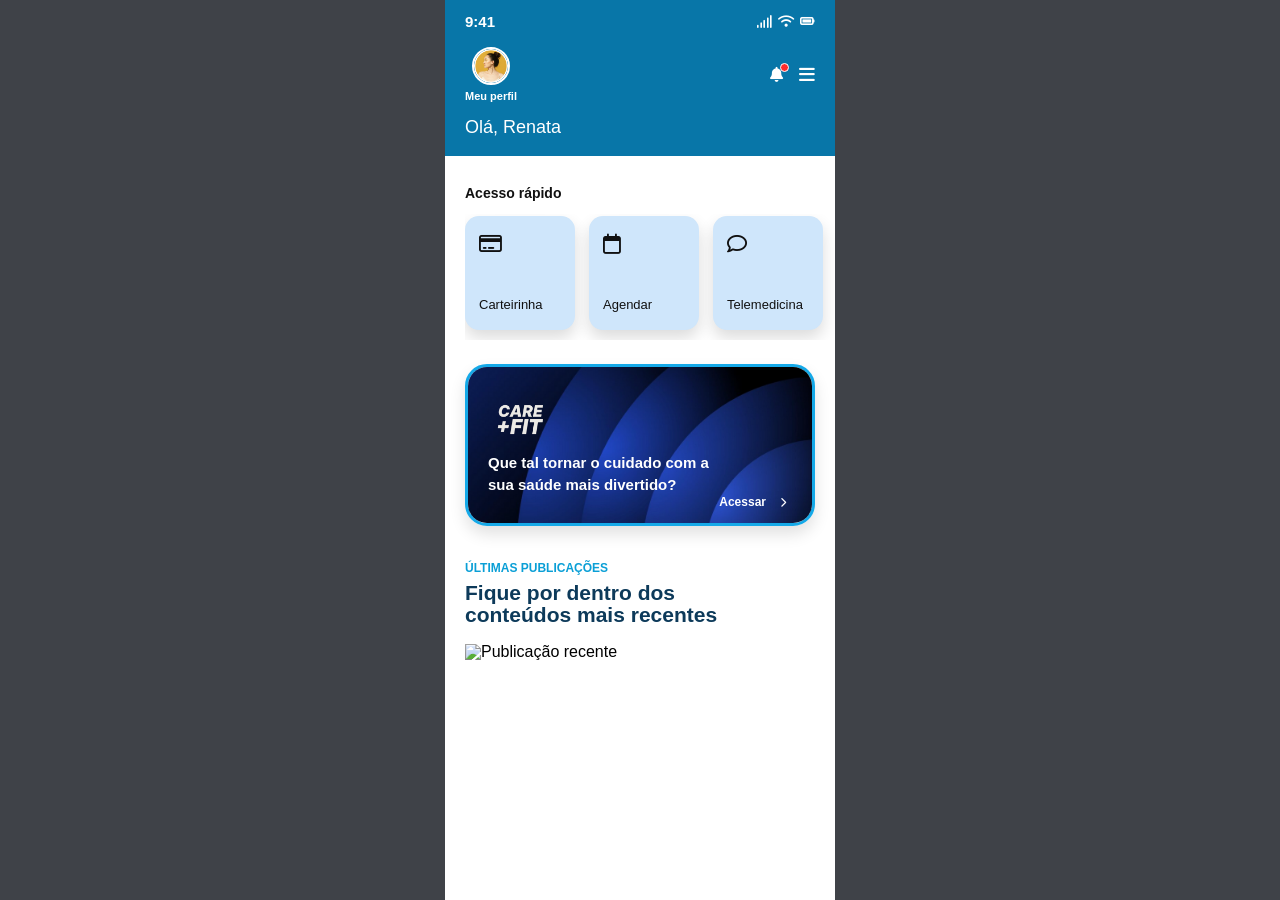
==== index.html @ 68bfa84d "first commit" ====
<!doctype html>
<html lang="pt-br">

<head>
    <meta charset="UTF-8">
    <meta name="viewport" content="width=device-width, initial-scale=1.0">

    <link rel="stylesheet" href="assets/css/reset.css">
    <link rel="stylesheet" href="assets/bootstrap/bootstrap.min.css">
    <link rel="stylesheet" href="https://cdnjs.cloudflare.com/ajax/libs/font-awesome/6.5.0/css/all.min.css">

    <link rel="stylesheet" href="assets/css/global.css">
    <link rel="stylesheet" href="assets/css/home.css">

    <title>Home</title>
</head>

<body>

<div class="app-screen home-page">

    <header class="home-header">

        <div class="status-bar">
            <span>9:41</span>

            <div class="status-icons">
                <i class="fa-solid fa-signal"></i>
                <i class="fa-solid fa-wifi"></i>
                <i class="fa-solid fa-battery-full"></i>
            </div>
        </div>

        <div class="home-header-top">

            <!-- PERFIL -->
            <a href="pages/perfil.html" class="profile-access" aria-label="Acessar perfil">
                <img src="assets/images/global/avatars/avatar2.png" class="profile-avatar" alt="Perfil">
                <span class="profile-text">Meu perfil</span>
            </a>

            <div class="header-actions">
                <div class="notification">
                    <i class="fa-solid fa-bell"></i>
                    <span class="notification-dot"></span>
                </div>

                <i class="fa-solid fa-bars menu-icon"></i>
            </div>

        </div>

        <h1>Olá, Renata</h1>

    </header>

    <main class="home-content">

        <section class="quick-access">

            <h2>Acesso rápido</h2>

            <div class="quick-scroll">

                <button class="quick-card">
                    <i class="fa-regular fa-credit-card"></i>
                    <span>Carteirinha</span>
                </button>

                <button class="quick-card">
                    <i class="fa-regular fa-calendar"></i>
                    <span>Agendar</span>
                </button>

                <button class="quick-card">
                    <i class="fa-regular fa-comment"></i>
                    <span>Telemedicina</span>
                </button>

            </div>

        </section>

        <section class="carefit-banner">

            <img src="assets/images/global/bgbanner.png" class="carefit-bg" alt="Banner Care Fit">

            <div class="carefit-content">

                <img src="assets/images/global/logos/carefit.png" class="carefit-logo" alt="Care Fit">

                <p>Que tal tornar o cuidado com a sua saúde mais divertido?</p>

                <a href="pages/beneficios.html">
                    Acessar
                    <i class="fa-solid fa-chevron-right"></i>
                </a>

            </div>

        </section>

        <section class="posts-section">

            <span>ÚLTIMAS PUBLICAÇÕES</span>

            <h2>Fique por dentro dos conteúdos mais recentes</h2>

            <div class="post-card">
                <img src="../assets/images/local/exgrupo.jpg" alt="Publicação recente">
            </div>

        </section>

    </main>

</div>

</body>
</html>
---- assets/css/global.css ----
html,
body {
    width: 100%;
    min-height: 100vh;
}

body {
    margin: 0;
    background: #3f4248;
    font-family: Arial, sans-serif;
}

img {
    display: block;
    max-width: 100%;
}

button,
a,
input {
    font-family: inherit;
}

.app-screen {
    width: 100%;
    max-width: 390px;
    min-height: 100vh;
    margin: 0 auto;
    background: #ffffff;
    overflow-x: hidden;
}

@media (max-width: 480px) {
    body {
        background: #ffffff;
    }

    .app-screen {
        max-width: 100%;
    }
}
---- assets/css/home.css ----
.home-page {
    background: #ffffff;
}

/* HEADER */

.home-header {
    padding: 14px 20px 20px;
    background: #0876a8;
    color: #ffffff;
}

.status-bar {
    display: flex;
    align-items: center;
    justify-content: space-between;
    margin-bottom: 18px;
    color: #ffffff;
    font-size: 15px;
    font-weight: 700;
}

.status-icons {
    display: flex;
    align-items: center;
    gap: 6px;
    color: #ffffff;
    font-size: 13px;
}

.home-header-top {
    display: flex;
    align-items: center;
    justify-content: space-between;
    margin-bottom: 16px;
}

.home-avatar {
    width: 22px;
    height: 22px;
    border: 1px solid #ffffff;
    border-radius: 50%;
    object-fit: cover;
}

.header-actions {
    display: flex;
    align-items: center;
    gap: 14px;
    color: #ffffff;
}

.notification {
    position: relative;
    display: flex;
    align-items: center;
    justify-content: center;
    width: 18px;
    height: 18px;
    color: #ffffff;
    font-size: 15px;
}

.notification-dot {
    position: absolute;
    top: -3px;
    right: -4px;
    width: 7px;
    height: 7px;
    background: #ff2b2b;
    border: 1px solid #ffffff;
    border-radius: 50%;
}

.menu-icon {
    display: flex;
    align-items: center;
    justify-content: center;
    color: #ffffff;
    font-size: 18px;
    line-height: 1;
}

.home-header h1 {
    margin: 0;
    color: #ffffff;
    font-size: 18px;
    font-weight: 500;
}

/* CONTENT */

.home-content {
    padding: 30px 20px 40px;
}

/* ACESSO RÁPIDO */

.quick-access h2 {
    margin: 0 0 14px;
    color: #111111;
    font-size: 14px;
    font-weight: 700;
}

.quick-scroll {
    display: flex;
    flex-direction: row;
    flex-wrap: nowrap;
    gap: 14px;
    width: calc(100% + 20px);
    overflow-x: auto;
    padding: 2px 0 10px;
    scrollbar-width: none;
}

.quick-scroll::-webkit-scrollbar {
    display: none;
}

.quick-card {
    flex: 0 0 110px;
    width: 110px;
    height: 114px;
    padding: 18px 14px;
    background: #cfe6fb;
    border: none;
    border-radius: 14px;
    text-align: left;
    box-shadow: 0 8px 16px rgba(0, 0, 0, 0.14);

    display: flex;
    flex-direction: column;
    align-items: flex-start;
    justify-content: space-between;
}

.quick-card i {
    color: #111111;
    font-size: 20px;
}

.quick-card span {
    color: #111111;
    font-size: 13px;
}

/* BANNER */

.carefit-banner {
    position: relative;
    height: 156px;
    margin: 24px 0 36px;
    overflow: hidden;
    border: 3px solid #15a9e8;
    border-radius: 22px;
    box-shadow: 0 8px 16px rgba(0, 0, 0, 0.12);
}

.carefit-bg {
    width: 100%;
    height: 100%;
    object-fit: cover;
}

.carefit-content {
    position: absolute;
    inset: 0;
    padding: 20px;
    color: #ffffff;

    display: flex;
    flex-direction: column;
    justify-content: space-between;
}

.carefit-logo {
    width: 65px;
}

.carefit-content p {
    max-width: 235px;
    margin: 0;
    color: #ffffff;
    font-size: 15px;
    font-weight: 700;
    line-height: 1.45;
}

.carefit-content a {
    align-self: flex-end;
    display: flex;
    align-items: center;
    gap: 14px;
    margin-right: 6px;
    color: #ffffff;
    font-size: 12px;
    font-weight: 700;
    text-decoration: none;
}

.carefit-content a:hover {
    color: #ffffff;
}

.carefit-content a i {
    font-size: 10px;
}

/* POSTS */

.posts-section span {
    display: block;
    margin-bottom: 8px;
    color: #0a9fd6;
    font-size: 12px;
    font-weight: 700;
}

.posts-section h2 {
    max-width: 290px;
    margin: 0 0 18px;
    color: #0d3a5a;
    font-size: 21px;
    font-weight: 800;
    line-height: 1.05;
}

.post-card img {
    width: 100%;
    height: 190px;
    object-fit: cover;
}


.profile-access {
    display: flex;
    flex-direction: column;
    align-items: center;
    gap: 6px;
    text-decoration: none;
}

.profile-avatar {
    width: 34px;
    height: 34px;
    border-radius: 50%;
    border: 2px solid #ffffff;
    object-fit: cover;
}

.profile-text {
    font-size: 11px;
    font-weight: 600;
    color: #ffffff;
}

.profile-access:hover {
    transform: scale(1.05);
    opacity: 0.9;
    transition: 0.2s;
}
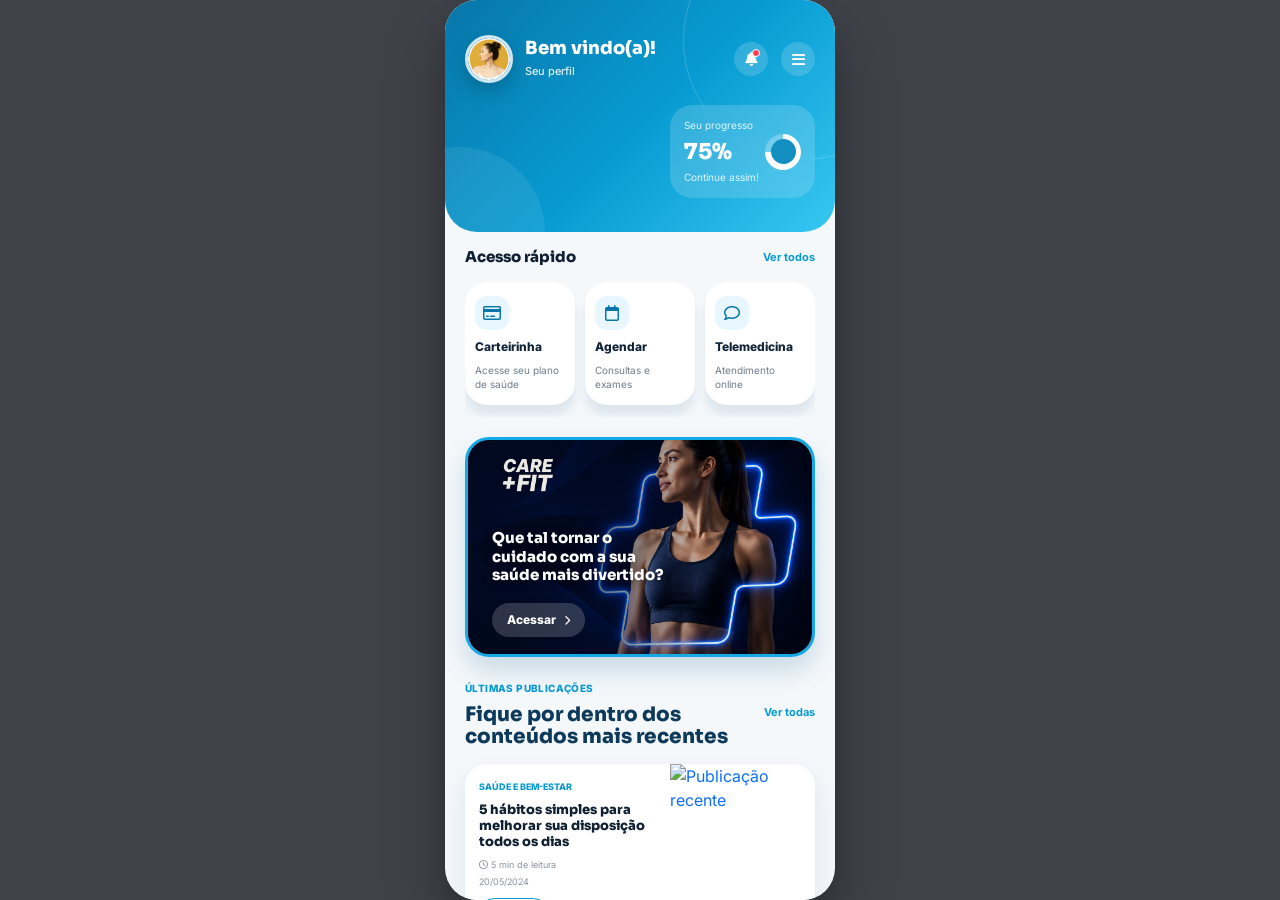
==== commit e89bb8e2: "primeiro commit ultima sprint" ====
--- a/index.html
+++ b/index.html
@@ -5,116 +5,178 @@
     <meta charset="UTF-8">
     <meta name="viewport" content="width=device-width, initial-scale=1.0">
 
+    <!-- GOOGLE FONTS -->
+    <link rel="preconnect" href="https://fonts.googleapis.com">
+    <link rel="preconnect" href="https://fonts.gstatic.com" crossorigin>
+    <link
+        href="https://fonts.googleapis.com/css2?family=Inter:wght@400;500;600;700;800&family=Sora:wght@500;600;700;800&display=swap"
+        rel="stylesheet">
+
     <link rel="stylesheet" href="assets/css/reset.css">
-    <link rel="stylesheet" href="assets/bootstrap/bootstrap.min.css">
+    <link rel="stylesheet" href="assets/css/bootstrap.min.css">
     <link rel="stylesheet" href="https://cdnjs.cloudflare.com/ajax/libs/font-awesome/6.5.0/css/all.min.css">
-
     <link rel="stylesheet" href="assets/css/global.css">
     <link rel="stylesheet" href="assets/css/home.css">
-
     <title>Home</title>
 </head>
 
 <body>
 
-<div class="app-screen home-page">
+    <div class="app-screen home-page">
 
-    <header class="home-header">
+        <header class="home-header">
 
-        <div class="status-bar">
-            <span>9:41</span>
+            <div class="home-header-top">
 
-            <div class="status-icons">
-                <i class="fa-solid fa-signal"></i>
-                <i class="fa-solid fa-wifi"></i>
-                <i class="fa-solid fa-battery-full"></i>
-            </div>
-        </div>
+                <a href="pages/perfil.html" class="profile-box" aria-label="Acessar perfil">
+                    <img src="assets/images/global/avatars/avatar2.png" class="profile-avatar" alt="Perfil">
 
-        <div class="home-header-top">
+                    <div class="profile-info">
+                        <h1>Bem vindo(a)!</h1>
+                        <p>Seu perfil</p>
+                    </div>
+                </a>
 
-            <!-- PERFIL -->
-            <a href="pages/perfil.html" class="profile-access" aria-label="Acessar perfil">
-                <img src="assets/images/global/avatars/avatar2.png" class="profile-avatar" alt="Perfil">
-                <span class="profile-text">Meu perfil</span>
-            </a>
+                <div class="header-actions">
+                    <div class="notification">
+                        <i class="fa-solid fa-bell"></i>
+                        <span class="notification-dot"></span>
+                    </div>
 
-            <div class="header-actions">
-                <div class="notification">
-                    <i class="fa-solid fa-bell"></i>
-                    <span class="notification-dot"></span>
+                    <i class="fa-solid fa-bars menu-icon"></i>
                 </div>
-
-                <i class="fa-solid fa-bars menu-icon"></i>
-            </div>
-
-        </div>
-
-        <h1>Olá, Renata</h1>
-
-    </header>
-
-    <main class="home-content">
-
-        <section class="quick-access">
-
-            <h2>Acesso rápido</h2>
-
-            <div class="quick-scroll">
-
-                <button class="quick-card">
-                    <i class="fa-regular fa-credit-card"></i>
-                    <span>Carteirinha</span>
-                </button>
-
-                <button class="quick-card">
-                    <i class="fa-regular fa-calendar"></i>
-                    <span>Agendar</span>
-                </button>
-
-                <button class="quick-card">
-                    <i class="fa-regular fa-comment"></i>
-                    <span>Telemedicina</span>
-                </button>
 
             </div>
 
-        </section>
+            <div class="progress-card">
+                <div>
+                    <span>Seu progresso</span>
+                    <strong>75%</strong>
+                    <p>Continue assim!</p>
+                </div>
 
-        <section class="carefit-banner">
+                <div class="progress-circle">
+                    <span></span>
+                </div>
+            </div>
 
-            <img src="assets/images/global/bgbanner.png" class="carefit-bg" alt="Banner Care Fit">
+        </header>
 
-            <div class="carefit-content">
+        <main class="home-content">
 
-                <img src="assets/images/global/logos/carefit.png" class="carefit-logo" alt="Care Fit">
+            <section class="quick-access">
 
-                <p>Que tal tornar o cuidado com a sua saúde mais divertido?</p>
+                <div class="section-title-row">
+                    <h2>Acesso rápido</h2>
+                    <a href="#">Ver todos</a>
+                </div>
 
-                <a href="pages/beneficios.html">
-                    Acessar
-                    <i class="fa-solid fa-chevron-right"></i>
+                <div class="quick-scroll">
+
+                    <button class="quick-card">
+                        <i class="fa-regular fa-credit-card"></i>
+                        <strong>Carteirinha</strong>
+                        <span>Acesse seu plano de saúde</span>
+                    </button>
+
+                    <button class="quick-card">
+                        <i class="fa-regular fa-calendar"></i>
+                        <strong>Agendar</strong>
+                        <span>Consultas e exames</span>
+                    </button>
+
+                    <button class="quick-card">
+                        <i class="fa-regular fa-comment"></i>
+                        <strong>Telemedicina</strong>
+                        <span>Atendimento online</span>
+                    </button>
+
+                </div>
+
+            </section>
+
+            <section class="carefit-banner">
+
+                <img src="assets/images/global/bgbanner.png" class="carefit-bg" alt="Banner Care Fit">
+
+                <div class="carefit-content">
+
+                    <img src="assets/images/global/logos/carefit.png" class="carefit-logo" alt="Care Fit">
+
+                    <p>Que tal tornar o cuidado com a sua saúde mais divertido?</p>
+
+                    <a href="pages/permissao.html">
+                        Acessar
+                        <i class="fa-solid fa-chevron-right"></i>
+                    </a>
+
+                </div>
+
+            </section>
+
+            <section class="posts-section">
+
+                <span class="section-label">ÚLTIMAS PUBLICAÇÕES</span>
+
+                <div class="section-title-row posts-title">
+                    <h2>Fique por dentro dos conteúdos mais recentes</h2>
+                    <a href="#">Ver todas</a>
+                </div>
+
+                <a href="#" class="post-card">
+                    <div class="post-text">
+                        <span>SAÚDE E BEM-ESTAR</span>
+                        <h3>5 hábitos simples para melhorar sua disposição todos os dias</h3>
+
+                        <div class="post-meta">
+                            <small><i class="fa-regular fa-clock"></i> 5 min de leitura</small>
+                            <small>20/05/2024</small>
+                        </div>
+
+                        <button>Ler mais</button>
+                    </div>
+
+                    <img src="assets/images/local/exgrupo.jpg" alt="Publicação recente">
                 </a>
 
-            </div>
+                <a href="#" class="post-card">
+                    <div class="post-text">
+                        <span>ALIMENTAÇÃO</span>
+                        <h3>Como montar uma rotina alimentar mais equilibrada</h3>
 
-        </section>
+                        <div class="post-meta">
+                            <small><i class="fa-regular fa-clock"></i> 4 min de leitura</small>
+                            <small>22/05/2024</small>
+                        </div>
 
-        <section class="posts-section">
+                        <button>Ler mais</button>
+                    </div>
 
-            <span>ÚLTIMAS PUBLICAÇÕES</span>
+                    <img src="assets/images/local/cuidado.jpg" alt="Alimentação saudável">
+                </a>
 
-            <h2>Fique por dentro dos conteúdos mais recentes</h2>
+                <a href="#" class="post-card">
+                    <div class="post-text">
+                        <span>MOVIMENTO</span>
+                        <h3>Pequenas pausas durante o dia ajudam sua saúde</h3>
 
-            <div class="post-card">
-                <img src="../assets/images/local/exgrupo.jpg" alt="Publicação recente">
-            </div>
+                        <div class="post-meta">
+                            <small><i class="fa-regular fa-clock"></i> 3 min de leitura</small>
+                            <small>25/05/2024</small>
+                        </div>
 
-        </section>
+                        <button>Ler mais</button>
+                    </div>
 
-    </main>
+                    <img src="assets/images/local/yogahealth.jpg" alt="Saúde e movimento">
+                </a>
 
-</div>
+            </section>
+
+        </main>
+
+    </div>
 
 </body>
+
 </html>
--- a/assets/css/global.css
+++ b/assets/css/global.css
@@ -1,13 +1,19 @@
 html,
 body {
     width: 100%;
-    min-height: 100vh;
+    height: 100%;
 }
 
 body {
     margin: 0;
     background: #3f4248;
-    font-family: Arial, sans-serif;
+    font-family: "Sora", sans-serif;
+
+    display: flex;
+    justify-content: center;
+    align-items: center;
+
+    overflow: hidden;
 }
 
 img {
@@ -24,18 +30,38 @@
 .app-screen {
     width: 100%;
     max-width: 390px;
-    min-height: 100vh;
-    margin: 0 auto;
+    height: min(844px, 95vh);
+
     background: #ffffff;
+
+    overflow-y: auto;
     overflow-x: hidden;
+
+    border-radius: 32px;
+
+    box-shadow:
+        0 30px 60px rgba(0, 0, 0, 0.25),
+        0 10px 20px rgba(0, 0, 0, 0.12);
+
+    scrollbar-width: none;
+}
+
+.app-screen::-webkit-scrollbar {
+    display: none;
 }
 
 @media (max-width: 480px) {
     body {
         background: #ffffff;
+        display: block;
+        overflow: auto;
     }
 
     .app-screen {
         max-width: 100%;
+        height: 100vh;
+
+        border-radius: 0;
+        box-shadow: none;
     }
 }
--- a/assets/css/home.css
+++ b/assets/css/home.css
@@ -1,262 +1,534 @@
+html,
+body {
+    width: 100%;
+    min-height: 100%;
+    margin: 0;
+    overflow-x: hidden;
+    background: #3f4248;
+
+    scrollbar-width: none;
+    -ms-overflow-style: none;
+}
+
+html::-webkit-scrollbar,
+body::-webkit-scrollbar {
+    width: 0;
+    height: 0;
+    display: none;
+}
+
+* {
+    box-sizing: border-box;
+}
+
+*::-webkit-scrollbar {
+    width: 0;
+    height: 0;
+}
+
+
 .home-page {
-    background: #ffffff;
+    height: 100%;
+    background: #f5f8fb;
+    font-family: "Inter", sans-serif;
+
+    display: grid;
+    grid-template-columns: minmax(0, 1fr);
+    grid-template-rows: auto 1fr;
 }
 
 /* HEADER */
 
 .home-header {
-    padding: 14px 20px 20px;
-    background: #0876a8;
-    color: #ffffff;
-}
-
-.status-bar {
+    position: relative;
+    padding: 35px 20px 34px;
+    background: linear-gradient(135deg, #0876a8 0%, #079bd2 52%, #37c7f1 100%);
+    color: #ffffff;
+    overflow: hidden;
+    border-radius: 0 0 32px 32px;
+
+    display: grid;
+    grid-template-columns: minmax(0, 1fr);
+}
+
+.home-header::before {
+    content: "";
+    position: absolute;
+    width: 240px;
+    height: 240px;
+    right: -88px;
+    top: -80px;
+    border: 1px solid rgba(255, 255, 255, 0.18);
+    border-radius: 50%;
+}
+
+.home-header::after {
+    content: "";
+    position: absolute;
+    width: 170px;
+    height: 170px;
+    left: -70px;
+    bottom: -85px;
+    background: rgba(255, 255, 255, 0.08);
+    border-radius: 50%;
+}
+
+.home-header-top,
+.progress-card {
+    position: relative;
+    z-index: 2;
+}
+
+.home-header-top {
     display: flex;
     align-items: center;
     justify-content: space-between;
-    margin-bottom: 18px;
-    color: #ffffff;
-    font-size: 15px;
-    font-weight: 700;
-}
-
-.status-icons {
-    display: flex;
-    align-items: center;
-    gap: 6px;
-    color: #ffffff;
-    font-size: 13px;
-}
-
-.home-header-top {
-    display: flex;
-    align-items: center;
-    justify-content: space-between;
-    margin-bottom: 16px;
-}
-
-.home-avatar {
-    width: 22px;
-    height: 22px;
-    border: 1px solid #ffffff;
-    border-radius: 50%;
+    margin-bottom: 22px;
+}
+
+.profile-box {
+    display: flex;
+    align-items: center;
+    gap: 12px;
+    color: #ffffff;
+    text-decoration: none;
+}
+
+.profile-avatar {
+    width: 48px;
+    height: 48px;
+    border-radius: 50%;
+    border: 3px solid rgba(255, 255, 255, 0.8);
     object-fit: cover;
+    box-shadow: 0 8px 18px rgba(0, 0, 0, 0.18);
+}
+
+.profile-info h1 {
+    margin: 0;
+    color: #ffffff;
+    font-family: "Sora", sans-serif;
+    font-size: 18px;
+    font-weight: 800;
+}
+
+.profile-info p {
+    margin: 3px 0 0;
+    color: rgba(255, 255, 255, 0.88);
+    font-size: 11px;
+    font-weight: 500;
 }
 
 .header-actions {
     display: flex;
     align-items: center;
-    gap: 14px;
-    color: #ffffff;
+    gap: 13px;
+    color: #ffffff;
+}
+
+.notification,
+.menu-icon {
+    display: flex;
+    align-items: center;
+    justify-content: center;
+    width: 34px;
+    height: 34px;
+    border-radius: 50%;
+    background: rgba(255, 255, 255, 0.16);
+    color: #ffffff;
+    backdrop-filter: blur(8px);
 }
 
 .notification {
     position: relative;
-    display: flex;
-    align-items: center;
-    justify-content: center;
-    width: 18px;
-    height: 18px;
-    color: #ffffff;
-    font-size: 15px;
+    font-size: 14px;
 }
 
 .notification-dot {
     position: absolute;
-    top: -3px;
-    right: -4px;
-    width: 7px;
-    height: 7px;
-    background: #ff2b2b;
+    top: 7px;
+    right: 8px;
+    width: 8px;
+    height: 8px;
+    background: #ff3b57;
     border: 1px solid #ffffff;
     border-radius: 50%;
 }
 
 .menu-icon {
+    font-size: 15px;
+}
+
+.progress-card {
+    width: 145px;
+    margin-left: auto;
+    padding: 13px 14px;
+    border-radius: 22px;
+    background: rgba(255, 255, 255, 0.16);
+    backdrop-filter: blur(12px);
+
+    display: flex;
+    align-items: center;
+    justify-content: space-between;
+}
+
+.progress-card span {
+    display: block;
+    font-size: 10px;
+    color: rgba(255, 255, 255, 0.85);
+}
+
+.progress-card strong {
+    display: block;
+    margin-top: 2px;
+    font-family: "Sora", sans-serif;
+    font-size: 22px;
+    font-weight: 800;
+    color: #ffffff;
+}
+
+.progress-card p {
+    margin: 2px 0 0;
+    font-size: 10px;
+    color: rgba(255, 255, 255, 0.85);
+}
+
+.progress-circle {
+    width: 36px;
+    height: 36px;
+    border-radius: 50%;
+    background: conic-gradient(#ffffff 75%, rgba(255, 255, 255, 0.25) 0);
+
     display: flex;
     align-items: center;
     justify-content: center;
-    color: #ffffff;
-    font-size: 18px;
-    line-height: 1;
-}
-
-.home-header h1 {
+}
+
+.progress-circle span {
+    width: 25px;
+    height: 25px;
+    border-radius: 50%;
+    background: #128fc0;
+}
+
+/* CONTENT */
+
+.home-content {
+    width: 100%;
+    overflow-x: hidden;
+    padding: 24px 20px 42px;
+
+    display: grid;
+    grid-template-columns: minmax(0, 1fr);
+}
+
+/* TITLES */
+
+.section-title-row {
+    width: 100%;
+
+    display: flex;
+    align-items: center;
+    justify-content: space-between;
+    gap: 12px;
+}
+
+.section-title-row h2 {
     margin: 0;
-    color: #ffffff;
-    font-size: 18px;
-    font-weight: 500;
-}
-
-/* CONTENT */
-
-.home-content {
-    padding: 30px 20px 40px;
+    color: #102033;
+    font-family: "Sora", sans-serif;
+    font-size: 15px;
+    font-weight: 800;
+}
+
+.section-title-row a {
+    flex-shrink: 0;
+    color: #079bd2;
+    font-size: 11px;
+    font-weight: 700;
+    text-decoration: none;
 }
 
 /* ACESSO RÁPIDO */
 
-.quick-access h2 {
-    margin: 0 0 14px;
-    color: #111111;
-    font-size: 14px;
-    font-weight: 700;
+.quick-access {
+    margin-top: -8px;
 }
 
 .quick-scroll {
     display: flex;
-    flex-direction: row;
-    flex-wrap: nowrap;
-    gap: 14px;
-    width: calc(100% + 20px);
-    overflow-x: auto;
-    padding: 2px 0 10px;
-    scrollbar-width: none;
-}
+    gap: 10px;
+    overflow: hidden;
+    padding: 16px 0 12px;
+}
+
 
 .quick-scroll::-webkit-scrollbar {
     display: none;
 }
 
 .quick-card {
-    flex: 0 0 110px;
-    width: 110px;
-    height: 114px;
-    padding: 18px 14px;
-    background: #cfe6fb;
+    flex: 1;
+    min-width: 0;
+    min-height: 122px;
+    padding: 14px 10px;
+    background: #ffffff;
     border: none;
-    border-radius: 14px;
+    border-radius: 22px;
     text-align: left;
-    box-shadow: 0 8px 16px rgba(0, 0, 0, 0.14);
+    box-shadow: 0 10px 10px rgba(25, 84, 130, 0.11);
 
     display: flex;
     flex-direction: column;
     align-items: flex-start;
-    justify-content: space-between;
+    justify-content: flex-start;
+    gap: 8px;
+
+    transition: transform 0.25s ease, box-shadow 0.25s ease;
+}
+
+.quick-card:hover {
+    transform: translateY(-5px);
+    box-shadow: 0 16px 28px rgba(25, 84, 130, 0.18);
 }
 
 .quick-card i {
-    color: #111111;
-    font-size: 20px;
+    width: 34px;
+    height: 34px;
+    border-radius: 12px;
+    background: #e7f6ff;
+    color: #0876a8;
+    font-size: 16px;
+
+    display: flex;
+    align-items: center;
+    justify-content: center;
+}
+
+.quick-card strong {
+    color: #112438;
+    font-size: 12px;
+    font-weight: 800;
 }
 
 .quick-card span {
-    color: #111111;
-    font-size: 13px;
+    color: #6f7d8b;
+    font-size: 10px;
+    line-height: 1.35;
 }
 
 /* BANNER */
 
 .carefit-banner {
+    width: 100%;
     position: relative;
-    height: 156px;
-    margin: 24px 0 36px;
+    height: 220px;
+    margin: 20px 0 24px;
     overflow: hidden;
     border: 3px solid #15a9e8;
-    border-radius: 22px;
-    box-shadow: 0 8px 16px rgba(0, 0, 0, 0.12);
+    border-radius: 24px;
+    box-shadow: 0 14px 26px rgba(0, 82, 130, 0.18);
 }
 
 .carefit-bg {
     width: 100%;
     height: 100%;
     object-fit: cover;
+
+    object-position: 70% center;
+}
+
+.carefit-banner::after {
+    content: "";
+    position: absolute;
+    inset: 0;
+    background: linear-gradient(90deg,
+            rgba(0, 8, 28, 0.82) 0%,
+            rgba(0, 8, 28, 0.52) 42%,
+            rgba(0, 8, 28, 0.08) 72%);
+    z-index: 1;
 }
 
 .carefit-content {
     position: absolute;
     inset: 0;
-    padding: 20px;
-    color: #ffffff;
+    z-index: 2;
+    padding: 22px 24px 40px;
+
+    display: flex;
+    flex-direction: column;
+    justify-content: center;
+    gap: 18px;
+}
+
+.carefit-logo {
+    width: 72px;
+}
+
+.carefit-content p {
+    max-width: 180px;
+    margin: 0;
+    color: #ffffff;
+    font-family: "Sora", sans-serif;
+    font-size: 15px;
+    font-weight: 800;
+    line-height: 1.25;
+    text-shadow: 0 2px 8px rgba(0, 0, 0, 0.55);
+}
+
+.carefit-content a {
+    align-self: flex-start;
+    display: inline-flex;
+    align-items: center;
+    gap: 8px;
+
+    width: fit-content;
+    padding: 8px 15px;
+    border-radius: 999px;
+
+    background: rgba(255, 255, 255, 0.18);
+    backdrop-filter: blur(8px);
+
+    color: #ffffff;
+    font-size: 12px;
+    font-weight: 800;
+    text-decoration: none;
+
+    transition: transform 0.25s ease, background 0.25s ease;
+}
+
+.carefit-content a:hover {
+    transform: translateX(4px);
+    background: rgba(255, 255, 255, 0.28);
+    color: #ffffff;
+}
+
+.carefit-content a i {
+    font-size: 10px;
+}
+
+/* POSTS */
+
+.posts-section {
+    padding-bottom: 10px;
+
+    display: grid;
+    grid-template-columns: minmax(0, 1fr);
+}
+
+.section-label {
+    display: block;
+    margin-bottom: 8px;
+    color: #079bd2;
+    font-size: 10px;
+    font-weight: 800;
+    letter-spacing: 0.4px;
+}
+
+.posts-title {
+    margin-bottom: 16px;
+    align-items: flex-start;
+}
+
+.posts-title h2 {
+    max-width: 270px;
+    color: #0d3a5a;
+    font-size: 20px;
+    line-height: 1.1;
+}
+
+.post-card {
+    width: 100%;
+    min-height: 170px;
+    margin-bottom: 16px;
+    background: #ffffff;
+    border-radius: 22px;
+    overflow: hidden;
+    text-decoration: none;
+    box-shadow: 0 10px 24px rgba(25, 84, 130, 0.11);
+
+    display: grid;
+    grid-template-columns: minmax(0, 1fr) 145px;
+
+    transition: transform 0.28s ease, box-shadow 0.28s ease;
+}
+
+.post-card:hover {
+    transform: translateY(-6px);
+    box-shadow: 0 18px 32px rgba(25, 84, 130, 0.18);
+}
+
+.post-text {
+    padding: 16px 14px;
 
     display: flex;
     flex-direction: column;
     justify-content: space-between;
 }
 
-.carefit-logo {
-    width: 65px;
-}
-
-.carefit-content p {
-    max-width: 235px;
+.post-text span {
     margin: 0;
-    color: #ffffff;
-    font-size: 15px;
-    font-weight: 700;
-    line-height: 1.45;
-}
-
-.carefit-content a {
-    align-self: flex-end;
-    display: flex;
-    align-items: center;
-    gap: 14px;
-    margin-right: 6px;
-    color: #ffffff;
-    font-size: 12px;
-    font-weight: 700;
-    text-decoration: none;
-}
-
-.carefit-content a:hover {
-    color: #ffffff;
-}
-
-.carefit-content a i {
+    color: #079bd2;
+    font-size: 9px;
+    font-weight: 800;
+}
+
+.post-text h3 {
+    margin: 8px 0;
+    color: #102033;
+    font-family: "Sora", sans-serif;
+    font-size: 13px;
+    font-weight: 800;
+    line-height: 1.25;
+}
+
+.post-meta {
+    display: flex;
+    flex-direction: column;
+    gap: 3px;
+    color: #8794a1;
+}
+
+.post-meta small {
+    font-size: 9px;
+}
+
+.post-text button {
+    width: fit-content;
+    margin-top: 10px;
+    padding: 7px 13px;
+    border: 1px solid #079bd2;
+    border-radius: 999px;
+    background: transparent;
+    color: #079bd2;
     font-size: 10px;
-}
-
-/* POSTS */
-
-.posts-section span {
-    display: block;
-    margin-bottom: 8px;
-    color: #0a9fd6;
-    font-size: 12px;
-    font-weight: 700;
-}
-
-.posts-section h2 {
-    max-width: 290px;
-    margin: 0 0 18px;
-    color: #0d3a5a;
-    font-size: 21px;
-    font-weight: 800;
-    line-height: 1.05;
+    font-weight: 800;
 }
 
 .post-card img {
-    width: 100%;
-    height: 190px;
+    width: 145px;
+    height: 100%;
+    min-height: 170px;
     object-fit: cover;
 }
 
-
-.profile-access {
-    display: flex;
-    flex-direction: column;
-    align-items: center;
-    gap: 6px;
-    text-decoration: none;
-}
-
-.profile-avatar {
-    width: 34px;
-    height: 34px;
-    border-radius: 50%;
-    border: 2px solid #ffffff;
-    object-fit: cover;
-}
-
-.profile-text {
-    font-size: 11px;
-    font-weight: 600;
-    color: #ffffff;
-}
-
-.profile-access:hover {
-    transform: scale(1.05);
-    opacity: 0.9;
-    transition: 0.2s;
+/* RESPONSIVO */
+
+@media (max-width: 380px) {
+    .home-content {
+        padding: 22px 16px 38px;
+    }
+
+    .carefit-content p {
+        max-width: 190px;
+        font-size: 14px;
+    }
+
+    .post-card {
+        grid-template-columns: 1fr;
+    }
+
+    .post-card img {
+        width: 100%;
+        height: 160px;
+    }
 }
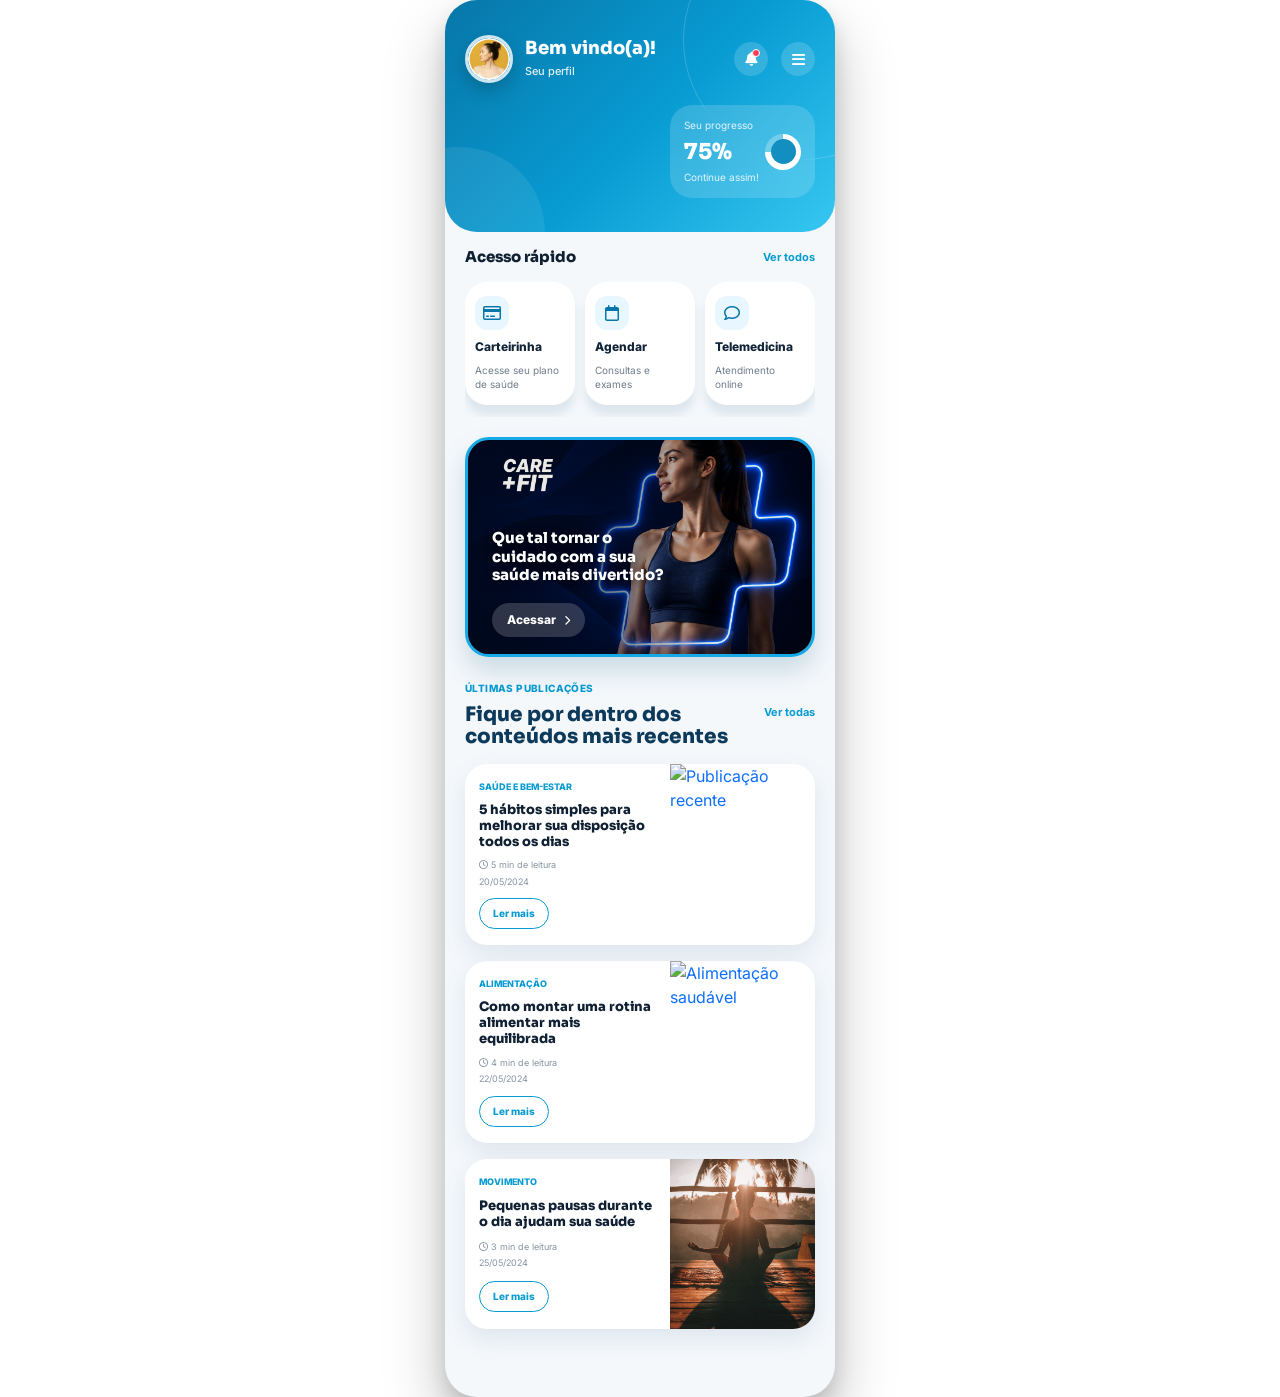
==== commit 82ded23b: "correções" ====
--- a/index.html
+++ b/index.html
@@ -4,6 +4,7 @@
 <head>
     <meta charset="UTF-8">
     <meta name="viewport" content="width=device-width, initial-scale=1.0">
+    <script src="https://cdn.tailwindcss.com"></script>
 
     <!-- GOOGLE FONTS -->
     <link rel="preconnect" href="https://fonts.googleapis.com">
@@ -73,19 +74,19 @@
 
                 <div class="quick-scroll">
 
-                    <button class="quick-card">
+                    <button class="quick-card transition-all duration-300 hover:-translate-y-1 active:scale-95">
                         <i class="fa-regular fa-credit-card"></i>
                         <strong>Carteirinha</strong>
                         <span>Acesse seu plano de saúde</span>
                     </button>
 
-                    <button class="quick-card">
+                    <button class="quick-card transition-all duration-300 hover:-translate-y-1 active:scale-95">
                         <i class="fa-regular fa-calendar"></i>
                         <strong>Agendar</strong>
                         <span>Consultas e exames</span>
                     </button>
 
-                    <button class="quick-card">
+                    <button class="quick-card transition-all duration-300 hover:-translate-y-1 active:scale-95">
                         <i class="fa-regular fa-comment"></i>
                         <strong>Telemedicina</strong>
                         <span>Atendimento online</span>
@@ -95,7 +96,7 @@
 
             </section>
 
-            <section class="carefit-banner">
+            <section class="carefit-banner transition-all duration-300 hover:scale-[1.01]">
 
                 <img src="assets/images/global/bgbanner.png" class="carefit-bg" alt="Banner Care Fit">
 
@@ -105,7 +106,7 @@
 
                     <p>Que tal tornar o cuidado com a sua saúde mais divertido?</p>
 
-                    <a href="pages/permissao.html">
+                    <a href="pages/permissao.html" class="transition-all duration-300 hover:scale-105 active:scale-95">
                         Acessar
                         <i class="fa-solid fa-chevron-right"></i>
                     </a>
@@ -123,7 +124,7 @@
                     <a href="#">Ver todas</a>
                 </div>
 
-                <a href="#" class="post-card">
+                <a href="#" class="post-card transition-all duration-300 hover:-translate-y-1">
                     <div class="post-text">
                         <span>SAÚDE E BEM-ESTAR</span>
                         <h3>5 hábitos simples para melhorar sua disposição todos os dias</h3>
@@ -139,7 +140,7 @@
                     <img src="assets/images/local/exgrupo.jpg" alt="Publicação recente">
                 </a>
 
-                <a href="#" class="post-card">
+                <a href="#" class="post-card transition-all duration-300 hover:-translate-y-1">
                     <div class="post-text">
                         <span>ALIMENTAÇÃO</span>
                         <h3>Como montar uma rotina alimentar mais equilibrada</h3>
@@ -155,7 +156,7 @@
                     <img src="assets/images/local/cuidado.jpg" alt="Alimentação saudável">
                 </a>
 
-                <a href="#" class="post-card">
+                <a href="#" class="post-card transition-all duration-300 hover:-translate-y-1">
                     <div class="post-text">
                         <span>MOVIMENTO</span>
                         <h3>Pequenas pausas durante o dia ajudam sua saúde</h3>
--- a/assets/css/global.css
+++ b/assets/css/global.css
@@ -1,19 +1,20 @@
 html,
 body {
     width: 100%;
-    height: 100%;
+    min-height: 100%;
 }
 
-body {
+    body {
     margin: 0;
-    background: #3f4248;
+    background: #ffffff;
     font-family: "Sora", sans-serif;
 
     display: flex;
     justify-content: center;
     align-items: center;
 
-    overflow: hidden;
+    overflow-x: hidden;
+    overflow-y: auto;
 }
 
 img {
@@ -51,17 +52,24 @@
 }
 
 @media (max-width: 480px) {
+    html,
     body {
         background: #ffffff;
+        min-height: 100dvh;
+        overflow-x: hidden;
+        overflow-y: auto;
+    }
+
+    body {
         display: block;
-        overflow: auto;
     }
 
     .app-screen {
         max-width: 100%;
-        height: 100vh;
-
+        min-height: 100dvh;
+        height: auto;
         border-radius: 0;
         box-shadow: none;
+        background: #ffffff;
     }
 }
--- a/assets/css/home.css
+++ b/assets/css/home.css
@@ -4,7 +4,7 @@
     min-height: 100%;
     margin: 0;
     overflow-x: hidden;
-    background: #3f4248;
+    background: #ffffff;
 
     scrollbar-width: none;
     -ms-overflow-style: none;
@@ -44,7 +44,7 @@
     padding: 35px 20px 34px;
     background: linear-gradient(135deg, #0876a8 0%, #079bd2 52%, #37c7f1 100%);
     color: #ffffff;
-    overflow: hidden;
+    overflow-x: hidden;
     border-radius: 0 0 32px 32px;
 
     display: grid;
@@ -323,7 +323,7 @@
     position: relative;
     height: 220px;
     margin: 20px 0 24px;
-    overflow: hidden;
+    overflow-x: hidden;
     border: 3px solid #15a9e8;
     border-radius: 24px;
     box-shadow: 0 14px 26px rgba(0, 82, 130, 0.18);
@@ -442,7 +442,7 @@
     margin-bottom: 16px;
     background: #ffffff;
     border-radius: 22px;
-    overflow: hidden;
+    overflow-x: hidden;
     text-decoration: none;
     box-shadow: 0 10px 24px rgba(25, 84, 130, 0.11);
 
